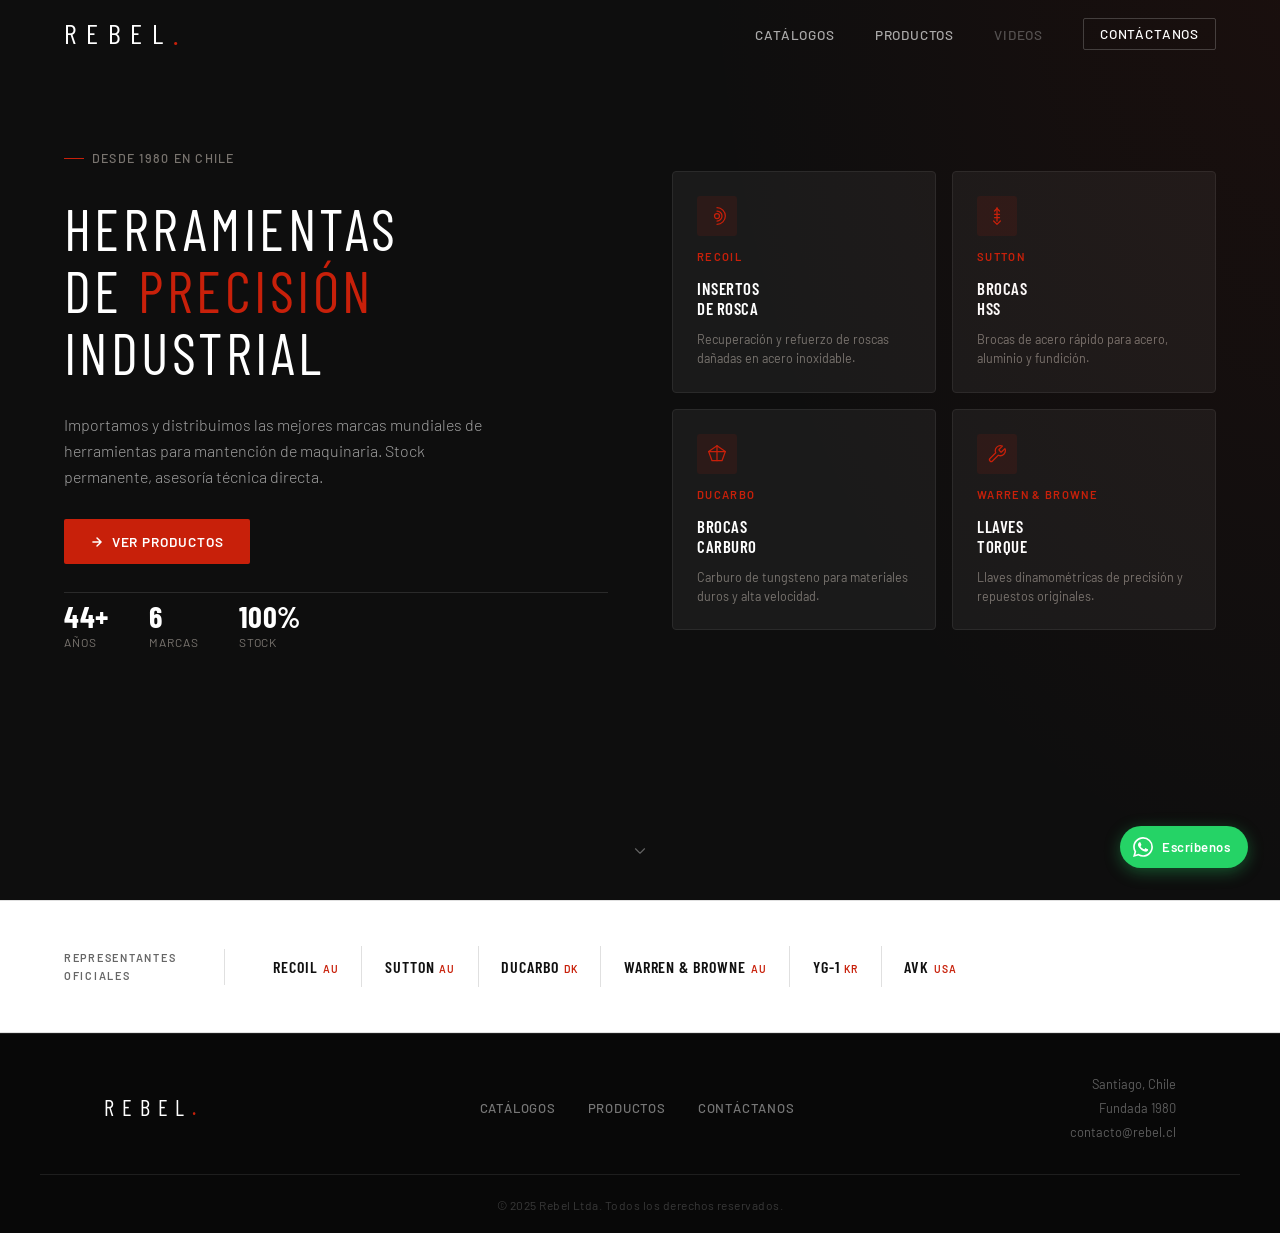
==== index.html @ e89e86ab "feat: sitio rebel.cl v1 - prompts 1 al 5 completos - Estructura base: index.html, css/styles.css, js" ====
<!DOCTYPE html>
<html lang="es">
<head>
  <meta charset="UTF-8" />
  <meta name="viewport" content="width=device-width, initial-scale=1.0" />
  <meta name="description" content="Rebel Ltda. — Importación y distribución de herramientas de precisión industriales en Chile. Representantes de Recoil, Sutton, Ducarbo, Warren & Browne, YG-1 y AVK." />
  <title>Rebel Ltda. — Herramientas de Precisión Industrial</title>

  <!-- Google Fonts -->
  <link rel="preconnect" href="https://fonts.googleapis.com" />
  <link rel="preconnect" href="https://fonts.gstatic.com" crossorigin />
  <link href="https://fonts.googleapis.com/css2?family=Barlow+Condensed:wght@300;400;600;700;800;900&family=Barlow:wght@300;400;500;600&display=swap" rel="stylesheet" />

  <!-- Estilos -->
  <link rel="stylesheet" href="css/styles.css" />
</head>
<body>

  <!-- ===================== NAVBAR ===================== -->
  <nav class="navbar" role="navigation" aria-label="Navegación principal">
    <a href="#inicio" class="navbar-logo">REBEL<span>.</span></a>

    <ul class="navbar-links" id="navbar-links">
      <li><a href="catalogos.html">Catálogos</a></li>
      <li><a href="productos.html">Productos</a></li>
      <!-- TODO: habilitar Videos cuando el cliente entregue los nuevos videos -->
      <li><a class="nav-disabled" aria-disabled="true" tabindex="-1">Videos</a></li>
      <li><a href="contacto.html" class="nav-cta">Contáctanos</a></li>
    </ul>

    <button class="navbar-toggle" aria-label="Abrir menú" aria-expanded="false" aria-controls="navbar-links">
      <span></span>
      <span></span>
      <span></span>
    </button>
  </nav>

  <!-- ===================== HERO ===================== -->
  <section class="hero" id="inicio">
    <div class="hero-inner">

      <!-- Columna izquierda -->
      <div class="hero-left">
        <span class="hero-badge">Desde 1980 en Chile</span>

        <h1 class="hero-title">
          Herramientas<br>
          de <em>precisión</em><br>
          industrial
        </h1>

        <p class="hero-description">
          Importamos y distribuimos las mejores marcas mundiales de herramientas para mantención de maquinaria. Stock permanente, asesoría técnica directa.
        </p>

        <div class="hero-buttons">
          <a href="#productos" class="btn btn-primary">
            <!-- Ícono flecha -->
            <svg width="14" height="14" viewBox="0 0 24 24" fill="none" stroke="currentColor" stroke-width="2.5" stroke-linecap="round" stroke-linejoin="round" aria-hidden="true">
              <path d="M5 12h14M12 5l7 7-7 7"/>
            </svg>
            Ver productos
          </a>
        </div>

        <div class="hero-stats">
          <div class="stat-item">
            <span class="stat-number">44+</span>
            <span class="stat-label">Años</span>
          </div>
          <div class="stat-item">
            <span class="stat-number">6</span>
            <span class="stat-label">Marcas</span>
          </div>
          <div class="stat-item">
            <span class="stat-number">100%</span>
            <span class="stat-label">Stock</span>
          </div>
        </div>
      </div>

      <!-- Columna derecha: grilla 2x2 de productos destacados -->
      <div class="hero-right" aria-label="Productos destacados">

        <!-- Tarjeta 1: Insertos Recoil -->
        <div class="product-card">
          <div class="product-card-icon" aria-hidden="true">
            <!-- Ícono: bobina / rosca -->
            <svg viewBox="0 0 24 24">
              <circle cx="12" cy="12" r="3"/>
              <path d="M12 2a10 10 0 0 1 0 20"/>
              <path d="M12 6a6 6 0 0 1 0 12"/>
            </svg>
          </div>
          <span class="product-card-brand">Recoil</span>
          <h3 class="product-card-name">Insertos<br>de Rosca</h3>
          <p class="product-card-desc">Recuperación y refuerzo de roscas dañadas en acero inoxidable.</p>
        </div>

        <!-- Tarjeta 2: Brocas HSS -->
        <div class="product-card">
          <div class="product-card-icon" aria-hidden="true">
            <!-- Ícono: broca -->
            <svg viewBox="0 0 24 24">
              <line x1="12" y1="2" x2="12" y2="18"/>
              <path d="M8 18l4 4 4-4"/>
              <path d="M9 6l3-3 3 3"/>
              <line x1="9" y1="10" x2="15" y2="10"/>
              <line x1="9" y1="14" x2="15" y2="14"/>
            </svg>
          </div>
          <span class="product-card-brand">Sutton</span>
          <h3 class="product-card-name">Brocas<br>HSS</h3>
          <p class="product-card-desc">Brocas de acero rápido para acero, aluminio y fundición.</p>
        </div>

        <!-- Tarjeta 3: Brocas Carburo -->
        <div class="product-card">
          <div class="product-card-icon" aria-hidden="true">
            <!-- Ícono: diamante / carburo -->
            <svg viewBox="0 0 24 24">
              <polygon points="12 2 22 9 18 20 6 20 2 9"/>
              <line x1="12" y1="2" x2="12" y2="20"/>
              <line x1="2" y1="9" x2="22" y2="9"/>
            </svg>
          </div>
          <span class="product-card-brand">Ducarbo</span>
          <h3 class="product-card-name">Brocas<br>Carburo</h3>
          <p class="product-card-desc">Carburo de tungsteno para materiales duros y alta velocidad.</p>
        </div>

        <!-- Tarjeta 4: Llaves Torque -->
        <div class="product-card">
          <div class="product-card-icon" aria-hidden="true">
            <!-- Ícono: llave -->
            <svg viewBox="0 0 24 24">
              <path d="M14.7 6.3a1 1 0 0 0 0 1.4l1.6 1.6a1 1 0 0 0 1.4 0l3.77-3.77a6 6 0 0 1-7.94 7.94l-6.91 6.91a2.12 2.12 0 0 1-3-3l6.91-6.91a6 6 0 0 1 7.94-7.94l-3.76 3.76z"/>
            </svg>
          </div>
          <span class="product-card-brand">Warren & Browne</span>
          <h3 class="product-card-name">Llaves<br>Torque</h3>
          <p class="product-card-desc">Llaves dinamométricas de precisión y repuestos originales.</p>
        </div>

      </div>
    </div>

    <!-- Indicador de scroll -->
    <div class="hero-scroll" aria-hidden="true">
      <svg viewBox="0 0 24 24">
        <path d="M6 9l6 6 6-6"/>
      </svg>
    </div>
  </section>

  <!-- ===================== MARCAS ===================== -->
  <section class="marcas" id="marcas" aria-label="Marcas representadas">
    <div class="marcas-inner">
      <span class="marcas-label">Representantes<br>oficiales</span>
      <div class="marcas-divider" aria-hidden="true"></div>
      <ul class="marcas-list" role="list">
        <li class="marca-item">
          <span class="marca-name">Recoil</span>
          <span class="marca-country">AU</span>
        </li>
        <li class="marca-item">
          <span class="marca-name">Sutton</span>
          <span class="marca-country">AU</span>
        </li>
        <li class="marca-item">
          <span class="marca-name">Ducarbo</span>
          <span class="marca-country">DK</span>
        </li>
        <li class="marca-item">
          <span class="marca-name">Warren &amp; Browne</span>
          <span class="marca-country">AU</span>
        </li>
        <li class="marca-item">
          <span class="marca-name">YG-1</span>
          <span class="marca-country">KR</span>
        </li>
        <li class="marca-item">
          <span class="marca-name">AVK</span>
          <span class="marca-country">USA</span>
        </li>
      </ul>
    </div>
  </section>

  <!-- FOOTER -->
  <footer class="footer">
    <div class="footer-inner container">
      <a href="index.html" class="footer-logo">REBEL<span>.</span></a>
      <nav class="footer-nav" aria-label="Links rápidos">
        <a href="catalogos.html">Catálogos</a>
        <a href="productos.html">Productos</a>
        <a href="contacto.html">Contáctanos</a>
      </nav>
      <div class="footer-info">
        <span>Santiago, Chile</span>
        <span>Fundada 1980</span>
        <span>contacto@rebel.cl</span>
      </div>
    </div>
    <div class="footer-bottom">
      <span>© 2025 Rebel Ltda. Todos los derechos reservados.</span>
    </div>
  </footer>

  <!-- WhatsApp flotante -->
  <a class="whatsapp-btn" href="https://wa.me/56998742476" target="_blank" rel="noopener" aria-label="Escríbenos por WhatsApp">
    <svg viewBox="0 0 24 24" xmlns="http://www.w3.org/2000/svg" aria-hidden="true"><path d="M17.472 14.382c-.297-.149-1.758-.867-2.03-.967-.273-.099-.471-.148-.67.15-.197.297-.767.966-.94 1.164-.173.199-.347.223-.644.075-.297-.15-1.255-.463-2.39-1.475-.883-.788-1.48-1.761-1.653-2.059-.173-.297-.018-.458.13-.606.134-.133.298-.347.446-.52.149-.174.198-.298.298-.497.099-.198.05-.371-.025-.52-.075-.149-.669-1.612-.916-2.207-.242-.579-.487-.5-.669-.51-.173-.008-.371-.01-.57-.01-.198 0-.52.074-.792.372-.272.297-1.04 1.016-1.04 2.479 0 1.462 1.065 2.875 1.213 3.074.149.198 2.096 3.2 5.077 4.487.709.306 1.262.489 1.694.625.712.227 1.36.195 1.871.118.571-.085 1.758-.719 2.006-1.413.248-.694.248-1.289.173-1.413-.074-.124-.272-.198-.57-.347m-5.421 7.403h-.004a9.87 9.87 0 01-5.031-1.378l-.361-.214-3.741.982.998-3.648-.235-.374a9.86 9.86 0 01-1.51-5.26c.001-5.45 4.436-9.884 9.888-9.884 2.64 0 5.122 1.03 6.988 2.898a9.825 9.825 0 012.893 6.994c-.003 5.45-4.437 9.884-9.885 9.884m8.413-18.297A11.815 11.815 0 0012.05 0C5.495 0 .16 5.335.157 11.892c0 2.096.547 4.142 1.588 5.945L.057 24l6.305-1.654a11.882 11.882 0 005.683 1.448h.005c6.554 0 11.89-5.335 11.893-11.893a11.821 11.821 0 00-3.48-8.413z"/></svg>
    <span>Escríbenos</span>
  </a>

  <!-- Scripts -->
  <script src="js/main.js"></script>
</body>
</html>
---- css/styles.css ----
/* ============================================================
   REBEL LTDA. — Estilos globales
   Paleta: #0e0e0e (fondo), #C8200A (acento), #ffffff (blanco)
   Tipografía: Barlow Condensed (títulos) + Barlow (cuerpo)
   ============================================================ */

/* ---------- Reset y base ---------- */
*, *::before, *::after {
  box-sizing: border-box;
  margin: 0;
  padding: 0;
}

:root {
  /* Sección oscura (Hero + Navbar) */
  --bg:       #0e0e0e;
  --red:      #C8200A;
  --white:    #ffffff;
  --muted:    #7a7570;
  --surface:  #1a1a1a;
  --border:   #2a2a2a;

  /* Sección clara (Marcas, Catálogos, Productos, Videos, Contacto) */
  --light-bg:      #ffffff;
  --light-text:    #111111;
  --light-muted:   #666666;
  --light-surface: #f4f4f4;
  --light-border:  #e0e0e0;

  --font-title: 'Barlow Condensed', sans-serif;
  --font-body:  'Barlow', sans-serif;
}

html {
  scroll-behavior: smooth;
}

body {
  background-color: var(--bg);
  color: var(--white);
  font-family: var(--font-body);
  font-size: 16px;
  line-height: 1.6;
  -webkit-font-smoothing: antialiased;
}

a {
  color: inherit;
  text-decoration: none;
}

img {
  display: block;
  max-width: 100%;
}

/* ---------- NAVBAR ---------- */
.navbar {
  position: fixed;
  top: 0;
  left: 0;
  right: 0;
  z-index: 100;
  display: flex;
  align-items: center;
  justify-content: space-between;
  padding: 0 5%;
  height: 68px;
  transition: background 0.3s ease, backdrop-filter 0.3s ease, border-color 0.3s ease;
  border-bottom: 1px solid transparent;
}

/* Estado scrolleado */
.navbar.scrolled {
  background: rgba(14, 14, 14, 0.85);
  backdrop-filter: blur(14px);
  -webkit-backdrop-filter: blur(14px);
  border-bottom-color: var(--border);
}

/* Logo */
.navbar-logo {
  font-family: var(--font-title);
  font-weight: 400;
  font-size: 1.75rem;
  letter-spacing: 0.35em;
  text-transform: uppercase;
  color: var(--white);
  user-select: none;
}

.navbar-logo span {
  color: var(--red);
}

/* Links */
.navbar-links {
  display: flex;
  align-items: center;
  gap: 2.5rem;
  list-style: none;
}

.navbar-links a {
  font-family: var(--font-body);
  font-size: 0.85rem;
  font-weight: 500;
  letter-spacing: 0.06em;
  text-transform: uppercase;
  color: rgba(255, 255, 255, 0.65);
  transition: color 0.2s ease;
}

.navbar-links a:hover {
  color: var(--white);
}

.navbar-links .nav-cta {
  color: var(--white);
  border: 1px solid rgba(255, 255, 255, 0.2);
  padding: 0.4rem 1rem;
  border-radius: 2px;
  transition: background 0.2s ease, border-color 0.2s ease;
}

.navbar-links .nav-cta:hover {
  background: var(--red);
  border-color: var(--red);
}

/* Hamburger (mobile) */
.navbar-toggle {
  display: none;
  flex-direction: column;
  gap: 5px;
  cursor: pointer;
  padding: 4px;
}

.navbar-toggle span {
  display: block;
  width: 24px;
  height: 2px;
  background: var(--white);
  transition: transform 0.3s ease, opacity 0.3s ease;
}

/* ---------- HERO ---------- */
.hero {
  min-height: 100vh;
  display: flex;
  align-items: flex-start;        /* contenido arriba, no centrado */
  padding: 0 5%;
  padding-top: calc(68px + 9vh); /* bajamos del navbar con margen generoso */
  padding-bottom: 8vh;
  position: relative;
  overflow: hidden;
}

/* Fondo sutil con gradiente radial */
.hero::before {
  content: '';
  position: absolute;
  top: -10%;
  right: -5%;
  width: 55%;
  height: 120%;
  background: radial-gradient(ellipse at top right, rgba(200, 32, 10, 0.07) 0%, transparent 65%);
  pointer-events: none;
}

.hero-inner {
  display: grid;
  grid-template-columns: 1fr 1fr;
  gap: 4rem;
  align-items: center;
  width: 100%;
  max-width: 1200px;
  margin: 0 auto;
}

/* --- Columna izquierda --- */
.hero-left {
  display: flex;
  flex-direction: column;
  gap: 1.75rem;
}

.hero-badge {
  display: inline-flex;
  align-items: center;
  gap: 0.5rem;
  font-family: var(--font-body);
  font-size: 0.78rem;
  font-weight: 500;
  letter-spacing: 0.1em;
  text-transform: uppercase;
  color: var(--muted);
  width: fit-content;
}

.hero-badge::before {
  content: '';
  display: block;
  width: 20px;
  height: 1px;
  background: var(--red);
}

.hero-title {
  font-family: var(--font-title);
  font-weight: 400;               /* delgado, refinado — no heavy */
  font-size: clamp(2.6rem, 4.5vw, 3.8rem);
  line-height: 1.08;
  text-transform: uppercase;
  letter-spacing: 0.06em;         /* más espaciado = más elegante */
}

.hero-title em {
  font-style: normal;
  color: var(--red);
}

.hero-description {
  font-family: var(--font-body);
  font-size: 1rem;
  font-weight: 300;
  color: rgba(255, 255, 255, 0.6);
  max-width: 420px;
  line-height: 1.65;
}

/* Botones CTA */
.hero-buttons {
  display: flex;
  gap: 1rem;
  flex-wrap: wrap;
}

.btn {
  display: inline-flex;
  align-items: center;
  gap: 0.5rem;
  font-family: var(--font-body);
  font-size: 0.85rem;
  font-weight: 600;
  letter-spacing: 0.07em;
  text-transform: uppercase;
  padding: 0.75rem 1.6rem;
  border-radius: 2px;
  cursor: pointer;
  transition: all 0.2s ease;
  border: none;
}

.btn-primary {
  background: var(--red);
  color: var(--white);
}

.btn-primary:hover {
  background: #a81a08;
}

.btn-secondary {
  background: transparent;
  color: var(--white);
  border: 1px solid rgba(255, 255, 255, 0.25);
}

.btn-secondary:hover {
  border-color: rgba(255, 255, 255, 0.6);
  background: rgba(255, 255, 255, 0.05);
}

/* Stats */
.hero-stats {
  display: flex;
  gap: 2.5rem;
  padding-top: 0.5rem;
  border-top: 1px solid var(--border);
}

.stat-item {
  display: flex;
  flex-direction: column;
  gap: 0.1rem;
}

.stat-number {
  font-family: var(--font-title);
  font-weight: 700;
  font-size: 1.9rem;
  letter-spacing: 0.02em;
  color: var(--white);
  line-height: 1;
}

.stat-label {
  font-size: 0.75rem;
  font-weight: 400;
  letter-spacing: 0.08em;
  text-transform: uppercase;
  color: var(--muted);
}

/* --- Columna derecha: grilla 2x2 --- */
.hero-right {
  display: grid;
  grid-template-columns: 1fr 1fr;
  gap: 1rem;
}

.product-card {
  background: var(--surface);
  border: 1px solid var(--border);
  border-radius: 4px;
  padding: 1.5rem;
  display: flex;
  flex-direction: column;
  gap: 0.75rem;
  transition: border-color 0.2s ease, transform 0.2s ease;
  cursor: default;
}

.product-card:hover {
  border-color: var(--red);
  transform: translateY(-2px);
}

.product-card-icon {
  width: 40px;
  height: 40px;
  background: rgba(200, 32, 10, 0.1);
  border-radius: 3px;
  display: flex;
  align-items: center;
  justify-content: center;
}

.product-card-icon svg {
  width: 20px;
  height: 20px;
  stroke: var(--red);
  fill: none;
  stroke-width: 1.5;
  stroke-linecap: round;
  stroke-linejoin: round;
}

.product-card-brand {
  font-size: 0.7rem;
  font-weight: 600;
  letter-spacing: 0.12em;
  text-transform: uppercase;
  color: var(--red);
}

.product-card-name {
  font-family: var(--font-title);
  font-weight: 600;
  font-size: 1.05rem;
  letter-spacing: 0.03em;
  text-transform: uppercase;
  line-height: 1.2;
}

.product-card-desc {
  font-size: 0.78rem;
  color: var(--muted);
  line-height: 1.5;
}

/* Indicador de scroll al pie del hero */
.hero-scroll {
  position: absolute;
  bottom: 2.5rem;
  left: 50%;
  transform: translateX(-50%);
  display: flex;
  flex-direction: column;
  align-items: center;
  gap: 0.4rem;
  opacity: 0.35;
  animation: scroll-hint 2s ease-in-out infinite;
}

.hero-scroll svg {
  width: 18px;
  height: 18px;
  stroke: var(--white);
  fill: none;
  stroke-width: 1.5;
  stroke-linecap: round;
  stroke-linejoin: round;
}

@keyframes scroll-hint {
  0%, 100% { transform: translateX(-50%) translateY(0);   opacity: 0.35; }
  50%       { transform: translateX(-50%) translateY(5px); opacity: 0.6;  }
}

/* ---------- SECCIONES CLARAS (Marcas → Footer) ---------- */
/* Clase base para todas las secciones con fondo blanco */
.section-light {
  background: var(--light-bg);
  color: var(--light-text);
}

.section-light .section-label {
  color: var(--red);
}

.section-light .section-title {
  color: var(--light-text);
}

.section-light .section-subtitle {
  color: var(--light-muted);
}

/* Encabezados reutilizables de sección */
.section-header {
  display: flex;
  flex-direction: column;
  gap: 0.6rem;
  margin-bottom: 3rem;
}

.section-label {
  font-size: 0.75rem;
  font-weight: 600;
  letter-spacing: 0.14em;
  text-transform: uppercase;
  color: var(--red);
}

.section-title {
  font-family: var(--font-title);
  font-weight: 400;
  font-size: clamp(1.8rem, 3vw, 2.6rem);
  letter-spacing: 0.05em;
  text-transform: uppercase;
  line-height: 1.1;
}

.section-subtitle {
  font-size: 0.95rem;
  font-weight: 300;
  color: var(--light-muted);
  max-width: 500px;
  line-height: 1.6;
}

/* Secciones con padding estándar */
.section {
  padding: 6rem 5%;
}

/* Link activo en páginas internas */
.navbar-links a.nav-active {
  color: var(--white);
}

/* Link deshabilitado (ej: Videos — próximamente) */
.navbar-links a.nav-disabled {
  color: rgba(255, 255, 255, 0.28);
  cursor: default;
  pointer-events: none;
  position: relative;
}

.navbar-links a.nav-disabled::after {
  content: 'Próximamente';
  position: absolute;
  top: calc(100% + 8px);
  left: 50%;
  transform: translateX(-50%);
  background: rgba(30, 30, 30, 0.95);
  color: rgba(255, 255, 255, 0.75);
  font-size: 0.68rem;
  font-weight: 500;
  letter-spacing: 0.06em;
  white-space: nowrap;
  padding: 0.3rem 0.65rem;
  border-radius: 3px;
  border: 1px solid var(--border);
  opacity: 0;
  pointer-events: none;
  transition: opacity 0.15s ease;
}

/* El pointer-events: none del padre bloquea el hover en el pseudo-elemento,
   así que habilitamos hover sólo en la envoltura li */
.navbar-links li:has(a.nav-disabled):hover a.nav-disabled::after {
  opacity: 1;
}

/* Páginas sin hero: compensa el navbar fijo */
.page-section {
  padding-top: calc(68px + 4rem);
}

/* ---------- Utilitarios ---------- */
.container {
  max-width: 1200px;
  margin: 0 auto;
  padding: 0 5%;
}

/* ---------- MARCAS ---------- */
.marcas {
  background: var(--light-bg);
  border-top: 1px solid var(--light-border);
  border-bottom: 1px solid var(--light-border);
  padding: 2.8rem 5%;
}

.marcas-inner {
  max-width: 1200px;
  margin: 0 auto;
  display: flex;
  align-items: center;
  gap: 3rem;
}

.marcas-label {
  font-size: 0.68rem;
  font-weight: 600;
  letter-spacing: 0.16em;
  text-transform: uppercase;
  color: var(--light-muted);
  white-space: nowrap;
  flex-shrink: 0;
}

.marcas-divider {
  width: 1px;
  height: 36px;
  background: var(--light-border);
  flex-shrink: 0;
}

.marcas-list {
  display: flex;
  align-items: center;
  gap: 0;
  flex-wrap: wrap;
  flex: 1;
}

.marca-item {
  display: flex;
  align-items: baseline;
  gap: 0.3rem;
  padding: 0.5rem 1.4rem;
  border-right: 1px solid var(--light-border);
}

.marca-item:first-child {
  padding-left: 0;
}

.marca-item:last-child {
  border-right: none;
}

.marca-name {
  font-family: var(--font-title);
  font-weight: 600;
  font-size: 1rem;
  letter-spacing: 0.06em;
  text-transform: uppercase;
  color: var(--light-text);
}

.marca-country {
  font-size: 0.65rem;
  font-weight: 600;
  letter-spacing: 0.1em;
  text-transform: uppercase;
  color: var(--red);
}

/* ---------- CATÁLOGOS ---------- */
.catalogo-grid {
  display: grid;
  grid-template-columns: repeat(auto-fill, minmax(230px, 1fr));
  gap: 1.25rem;
}

.catalog-card {
  background: var(--light-bg);
  border: 1px solid var(--light-border);
  border-radius: 4px;
  padding: 1.6rem;
  display: flex;
  flex-direction: column;
  gap: 1rem;
  transition: border-color 0.2s ease, box-shadow 0.2s ease;
}

.catalog-card:hover {
  border-color: var(--red);
  box-shadow: 0 4px 16px rgba(0, 0, 0, 0.06);
}

.catalog-card-top {
  display: flex;
  align-items: flex-start;
  justify-content: space-between;
}

.catalog-card-icon {
  width: 42px;
  height: 42px;
  background: rgba(200, 32, 10, 0.07);
  border-radius: 3px;
  display: flex;
  align-items: center;
  justify-content: center;
  flex-shrink: 0;
}

.catalog-card-icon svg {
  width: 20px;
  height: 20px;
  stroke: var(--red);
  fill: none;
  stroke-width: 1.5;
  stroke-linecap: round;
  stroke-linejoin: round;
}

.catalog-card-brand {
  font-size: 0.68rem;
  font-weight: 600;
  letter-spacing: 0.12em;
  text-transform: uppercase;
  color: var(--red);
  margin-top: 0.2rem;
}

.catalog-card-body {
  display: flex;
  flex-direction: column;
  gap: 0.3rem;
  flex: 1;
}

.catalog-card-name {
  font-family: var(--font-title);
  font-weight: 600;
  font-size: 1.05rem;
  letter-spacing: 0.04em;
  text-transform: uppercase;
  color: var(--light-text);
  line-height: 1.2;
}

.catalog-card-link {
  display: inline-flex;
  align-items: center;
  gap: 0.35rem;
  font-size: 0.8rem;
  font-weight: 600;
  letter-spacing: 0.06em;
  text-transform: uppercase;
  color: var(--red);
  margin-top: auto;
  padding-top: 0.75rem;
  border-top: 1px solid var(--light-border);
  transition: gap 0.2s ease;
}

.catalog-card:hover .catalog-card-link {
  gap: 0.6rem;
}

/* ---------- PRODUCTOS — grilla ---------- */
.productos-grid {
  display: grid;
  grid-template-columns: repeat(auto-fill, minmax(280px, 1fr));
  gap: 1.5rem;
}

.product-listing-card {
  background: var(--light-bg);
  border: 1px solid var(--light-border);
  border-radius: 4px;
  overflow: hidden;
  display: flex;
  flex-direction: column;
  transition: border-color 0.2s ease, box-shadow 0.2s ease;
  text-decoration: none;
  color: inherit;
}

.product-listing-card:hover {
  border-color: var(--red);
  box-shadow: 0 6px 20px rgba(0, 0, 0, 0.07);
}

.product-listing-card:hover .product-listing-link {
  gap: 0.6rem;
}

.product-listing-img {
  width: 100%;
  height: 210px;
  object-fit: cover;
  display: block;
  background: var(--light-surface);
}

.product-listing-body {
  padding: 1.4rem 1.5rem 1.5rem;
  display: flex;
  flex-direction: column;
  gap: 0.6rem;
  flex: 1;
}

.product-listing-name {
  font-family: var(--font-title);
  font-weight: 600;
  font-size: 1.15rem;
  letter-spacing: 0.04em;
  text-transform: uppercase;
  color: var(--light-text);
  line-height: 1.2;
}

.product-listing-desc {
  font-size: 0.85rem;
  color: var(--light-muted);
  line-height: 1.55;
  flex: 1;
}

.product-listing-link {
  display: inline-flex;
  align-items: center;
  gap: 0.35rem;
  font-size: 0.78rem;
  font-weight: 600;
  letter-spacing: 0.08em;
  text-transform: uppercase;
  color: var(--red);
  margin-top: 0.5rem;
  padding-top: 0.9rem;
  border-top: 1px solid var(--light-border);
  transition: gap 0.2s ease;
}

/* ---------- PRODUCTO — página individual ---------- */
.product-back {
  display: inline-flex;
  align-items: center;
  gap: 0.4rem;
  font-size: 0.78rem;
  font-weight: 600;
  letter-spacing: 0.08em;
  text-transform: uppercase;
  color: var(--light-muted);
  margin-bottom: 2.5rem;
  transition: color 0.2s ease;
  text-decoration: none;
}

.product-back:hover {
  color: var(--light-text);
}

.product-page-layout {
  display: grid;
  grid-template-columns: 1fr 1fr;
  gap: 5rem;
  align-items: start;
}

.product-page-img-wrap {
  position: sticky;
  top: calc(68px + 2rem);
  border-radius: 4px;
  overflow: hidden;
  border: 1px solid var(--light-border);
  background: var(--light-surface);
}

.product-page-img-wrap img {
  width: 100%;
  aspect-ratio: 4 / 3;
  object-fit: cover;
  display: block;
}

.product-page-info {
  display: flex;
  flex-direction: column;
  gap: 2.5rem;
}

.product-page-header {
  display: flex;
  flex-direction: column;
  gap: 0.5rem;
}

.product-page-title {
  font-family: var(--font-title);
  font-weight: 400;
  font-size: clamp(2rem, 4vw, 3rem);
  letter-spacing: 0.05em;
  text-transform: uppercase;
  line-height: 1.05;
  color: var(--light-text);
}

.product-page-block {
  display: flex;
  flex-direction: column;
  gap: 0.75rem;
}

.product-page-block-label {
  font-size: 0.72rem;
  font-weight: 600;
  letter-spacing: 0.14em;
  text-transform: uppercase;
  color: var(--red);
}

.product-page-block p {
  font-size: 0.95rem;
  color: var(--light-muted);
  line-height: 1.65;
}

.product-page-features {
  list-style: none;
  display: flex;
  flex-direction: column;
  gap: 0.55rem;
}

.product-page-features li {
  font-size: 0.9rem;
  color: var(--light-text);
  padding-left: 1.1rem;
  position: relative;
  line-height: 1.5;
}

.product-page-features li::before {
  content: '';
  position: absolute;
  left: 0;
  top: 0.55em;
  width: 5px;
  height: 5px;
  background: var(--red);
  border-radius: 50%;
}

.product-page-brands {
  display: flex;
  flex-wrap: wrap;
  gap: 0.5rem;
}

.product-brand-tag {
  font-family: var(--font-title);
  font-size: 0.75rem;
  font-weight: 600;
  letter-spacing: 0.1em;
  text-transform: uppercase;
  color: var(--light-text);
  border: 1px solid var(--light-border);
  padding: 0.3rem 0.75rem;
  border-radius: 2px;
}

.product-page-ctas {
  display: flex;
  gap: 0.75rem;
  flex-wrap: wrap;
  padding-top: 0.5rem;
  border-top: 1px solid var(--light-border);
}

/* Botones sobre fondo blanco */
.btn-primary-dark {
  background: var(--light-text);
  color: var(--white);
}

.btn-primary-dark:hover {
  background: var(--red);
}

.btn-outline-dark {
  background: transparent;
  color: var(--light-text);
  border: 1px solid var(--light-border);
}

.btn-outline-dark:hover {
  border-color: var(--light-text);
}

/* ---------- CONTACTO ---------- */
.contact-layout {
  display: grid;
  grid-template-columns: 1fr 1.4fr;
  gap: 5rem;
  align-items: start;
}

.contact-info {
  display: flex;
  flex-direction: column;
  gap: 1.75rem;
}

.contact-info-item {
  display: flex;
  flex-direction: column;
  gap: 0.25rem;
}

.contact-info-label {
  font-size: 0.7rem;
  font-weight: 600;
  letter-spacing: 0.14em;
  text-transform: uppercase;
  color: var(--red);
}

.contact-info-value {
  font-size: 0.95rem;
  color: var(--light-text);
  font-weight: 400;
}

/* Formulario */
.contact-form {
  display: flex;
  flex-direction: column;
  gap: 1rem;
}

.form-row {
  display: grid;
  grid-template-columns: 1fr 1fr;
  gap: 1rem;
}

.form-field {
  display: flex;
  flex-direction: column;
  gap: 0.35rem;
}

.form-field label {
  font-size: 0.75rem;
  font-weight: 600;
  letter-spacing: 0.08em;
  text-transform: uppercase;
  color: var(--light-muted);
}

.form-field input,
.form-field textarea {
  font-family: var(--font-body);
  font-size: 0.9rem;
  color: var(--light-text);
  background: var(--light-bg);
  border: 1px solid var(--light-border);
  border-radius: 2px;
  padding: 0.65rem 0.85rem;
  outline: none;
  transition: border-color 0.2s ease;
  width: 100%;
}

.form-field input:focus,
.form-field textarea:focus {
  border-color: var(--red);
}

.form-field input::placeholder,
.form-field textarea::placeholder {
  color: #c0c0c0;
}

.form-field textarea {
  resize: vertical;
  min-height: 130px;
}

/* ---------- WHATSAPP FLOTANTE ---------- */
.whatsapp-btn {
  position: fixed;
  bottom: 2rem;
  right: 2rem;
  z-index: 200;
  display: inline-flex;
  align-items: center;
  gap: 0.55rem;
  background: #25D366;
  color: #ffffff;
  font-family: var(--font-body);
  font-size: 0.82rem;
  font-weight: 600;
  letter-spacing: 0.04em;
  padding: 0.65rem 1.1rem 0.65rem 0.85rem;
  border-radius: 50px;
  box-shadow: 0 4px 16px rgba(37, 211, 102, 0.35);
  text-decoration: none;
  transition: transform 0.2s ease, box-shadow 0.2s ease;
}

.whatsapp-btn:hover {
  transform: translateY(-2px);
  box-shadow: 0 6px 20px rgba(37, 211, 102, 0.45);
}

.whatsapp-btn svg {
  width: 20px;
  height: 20px;
  fill: #ffffff;
  flex-shrink: 0;
}

/* ---------- FOOTER ---------- */
.footer {
  background: #080808;
  border-top: 1px solid #1e1e1e;
  padding-top: 2.5rem;
}

.footer-inner {
  display: flex;
  align-items: center;
  justify-content: space-between;
  gap: 2rem;
  padding-bottom: 2rem;
  border-bottom: 1px solid #1e1e1e;
  flex-wrap: wrap;
}

.footer-logo {
  font-family: var(--font-title);
  font-weight: 400;
  font-size: 1.4rem;
  letter-spacing: 0.35em;
  text-transform: uppercase;
  color: var(--white);
  text-decoration: none;
  user-select: none;
}

.footer-logo span {
  color: var(--red);
}

.footer-nav {
  display: flex;
  gap: 2rem;
}

.footer-nav a {
  font-size: 0.82rem;
  font-weight: 500;
  letter-spacing: 0.06em;
  text-transform: uppercase;
  color: rgba(255, 255, 255, 0.45);
  text-decoration: none;
  transition: color 0.2s ease;
}

.footer-nav a:hover {
  color: var(--white);
}

.footer-info {
  display: flex;
  flex-direction: column;
  gap: 0.2rem;
  text-align: right;
}

.footer-info span {
  font-size: 0.8rem;
  color: rgba(255, 255, 255, 0.35);
}

.footer-bottom {
  padding: 1rem 5%;
  text-align: center;
}

.footer-bottom span {
  font-size: 0.75rem;
  color: rgba(255, 255, 255, 0.2);
  letter-spacing: 0.04em;
}

/* ---------- RESPONSIVE ---------- */

/* Tablet */
@media (max-width: 900px) {
  .hero-inner {
    grid-template-columns: 1fr;
    gap: 3rem;
    padding: 4rem 0;
  }

  .hero-right {
    max-width: 480px;
  }
}

/* Mobile */
@media (max-width: 640px) {
  .navbar-links {
    display: none;
    position: fixed;
    top: 68px;
    left: 0;
    right: 0;
    background: rgba(14, 14, 14, 0.97);
    flex-direction: column;
    align-items: flex-start;
    gap: 0;
    padding: 1rem 5%;
    border-bottom: 1px solid var(--border);
  }

  .navbar-links.open {
    display: flex;
  }

  .navbar-links li {
    width: 100%;
  }

  .navbar-links a {
    display: block;
    padding: 0.9rem 0;
    border-bottom: 1px solid var(--border);
    font-size: 0.9rem;
  }

  .navbar-links .nav-cta {
    border: none;
    padding: 0.9rem 0;
    border-bottom: 1px solid var(--border);
    border-radius: 0;
  }

  .navbar-toggle {
    display: flex;
  }

  .hero-right {
    grid-template-columns: 1fr 1fr;
    max-width: 100%;
  }

  .hero-stats {
    gap: 1.5rem;
  }

  .hero-title {
    font-size: 2.4rem;
  }

  /* Marcas en mobile: apilado vertical */
  .marcas-inner {
    flex-direction: column;
    align-items: flex-start;
    gap: 1.25rem;
  }

  .marcas-divider {
    width: 32px;
    height: 1px;
  }

  .marcas-list {
    gap: 0;
  }

  .marca-item {
    padding: 0.4rem 1rem;
    border-right: 1px solid var(--light-border);
  }

  .marca-item:first-child {
    padding-left: 0;
  }

  /* Catálogos: 2 columnas en mobile */
  .catalogo-grid {
    grid-template-columns: repeat(2, 1fr);
    gap: 0.75rem;
  }

  .catalog-card {
    padding: 1.1rem;
  }

  /* Producto individual: apilado en mobile */
  .product-page-layout {
    grid-template-columns: 1fr;
    gap: 2rem;
  }

  .product-page-img-wrap {
    position: static;
  }

  /* Contacto: apilado en mobile */
  .contact-layout {
    grid-template-columns: 1fr;
    gap: 2.5rem;
  }

  .form-row {
    grid-template-columns: 1fr;
  }

  /* WhatsApp: más compacto en mobile */
  .whatsapp-btn span {
    display: none;
  }

  .whatsapp-btn {
    padding: 0.75rem;
    border-radius: 50%;
  }

  /* Footer: apilado en mobile */
  .footer-inner {
    flex-direction: column;
    align-items: flex-start;
    gap: 1.5rem;
  }

  .footer-info {
    text-align: left;
  }

  .footer-nav {
    gap: 1.25rem;
  }
}
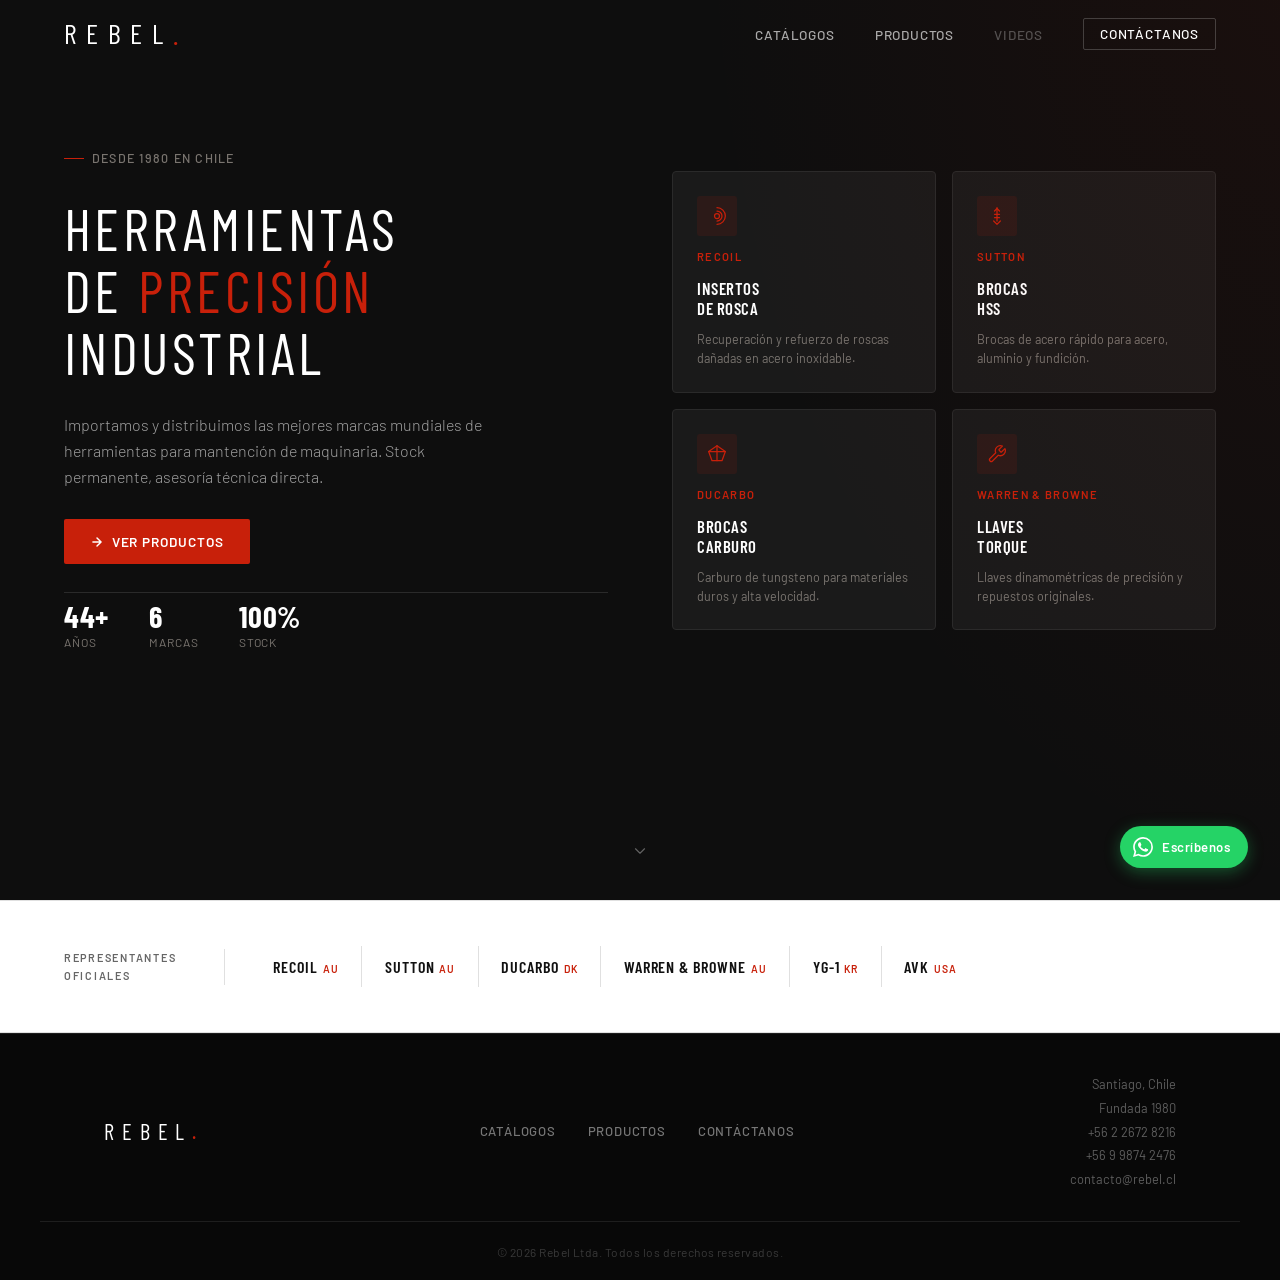
==== commit 09c5a02b: "feat: prompt 6 — revision final responsive, footer datos reales, bugs CTAs - CSS: colapso tablet (90" ====
--- a/index.html
+++ b/index.html
@@ -54,7 +54,7 @@
         </p>
 
         <div class="hero-buttons">
-          <a href="#productos" class="btn btn-primary">
+          <a href="productos.html" class="btn btn-primary">
             <!-- Ícono flecha -->
             <svg width="14" height="14" viewBox="0 0 24 24" fill="none" stroke="currentColor" stroke-width="2.5" stroke-linecap="round" stroke-linejoin="round" aria-hidden="true">
               <path d="M5 12h14M12 5l7 7-7 7"/>
@@ -199,11 +199,13 @@
       <div class="footer-info">
         <span>Santiago, Chile</span>
         <span>Fundada 1980</span>
+        <span>+56 2 2672 8216</span>
+        <span>+56 9 9874 2476</span>
         <span>contacto@rebel.cl</span>
       </div>
     </div>
     <div class="footer-bottom">
-      <span>© 2025 Rebel Ltda. Todos los derechos reservados.</span>
+      <span>© 2026 Rebel Ltda. Todos los derechos reservados.</span>
     </div>
   </footer>
 
--- a/css/styles.css
+++ b/css/styles.css
@@ -1120,6 +1120,22 @@
   .hero-right {
     max-width: 480px;
   }
+
+  /* Producto individual: apilado en tablet */
+  .product-page-layout {
+    grid-template-columns: 1fr;
+    gap: 2.5rem;
+  }
+
+  .product-page-img-wrap {
+    position: static;
+  }
+
+  /* Contacto: apilado en tablet */
+  .contact-layout {
+    grid-template-columns: 1fr;
+    gap: 3rem;
+  }
 }
 
 /* Mobile */
@@ -1202,6 +1218,20 @@
     padding-left: 0;
   }
 
+  /* Secciones: padding reducido en mobile */
+  .section {
+    padding: 4rem 5%;
+  }
+
+  .page-section {
+    padding-top: calc(68px + 2rem);
+  }
+
+  /* Productos: 1 columna en mobile */
+  .productos-grid {
+    grid-template-columns: 1fr;
+  }
+
   /* Catálogos: 2 columnas en mobile */
   .catalogo-grid {
     grid-template-columns: repeat(2, 1fr);
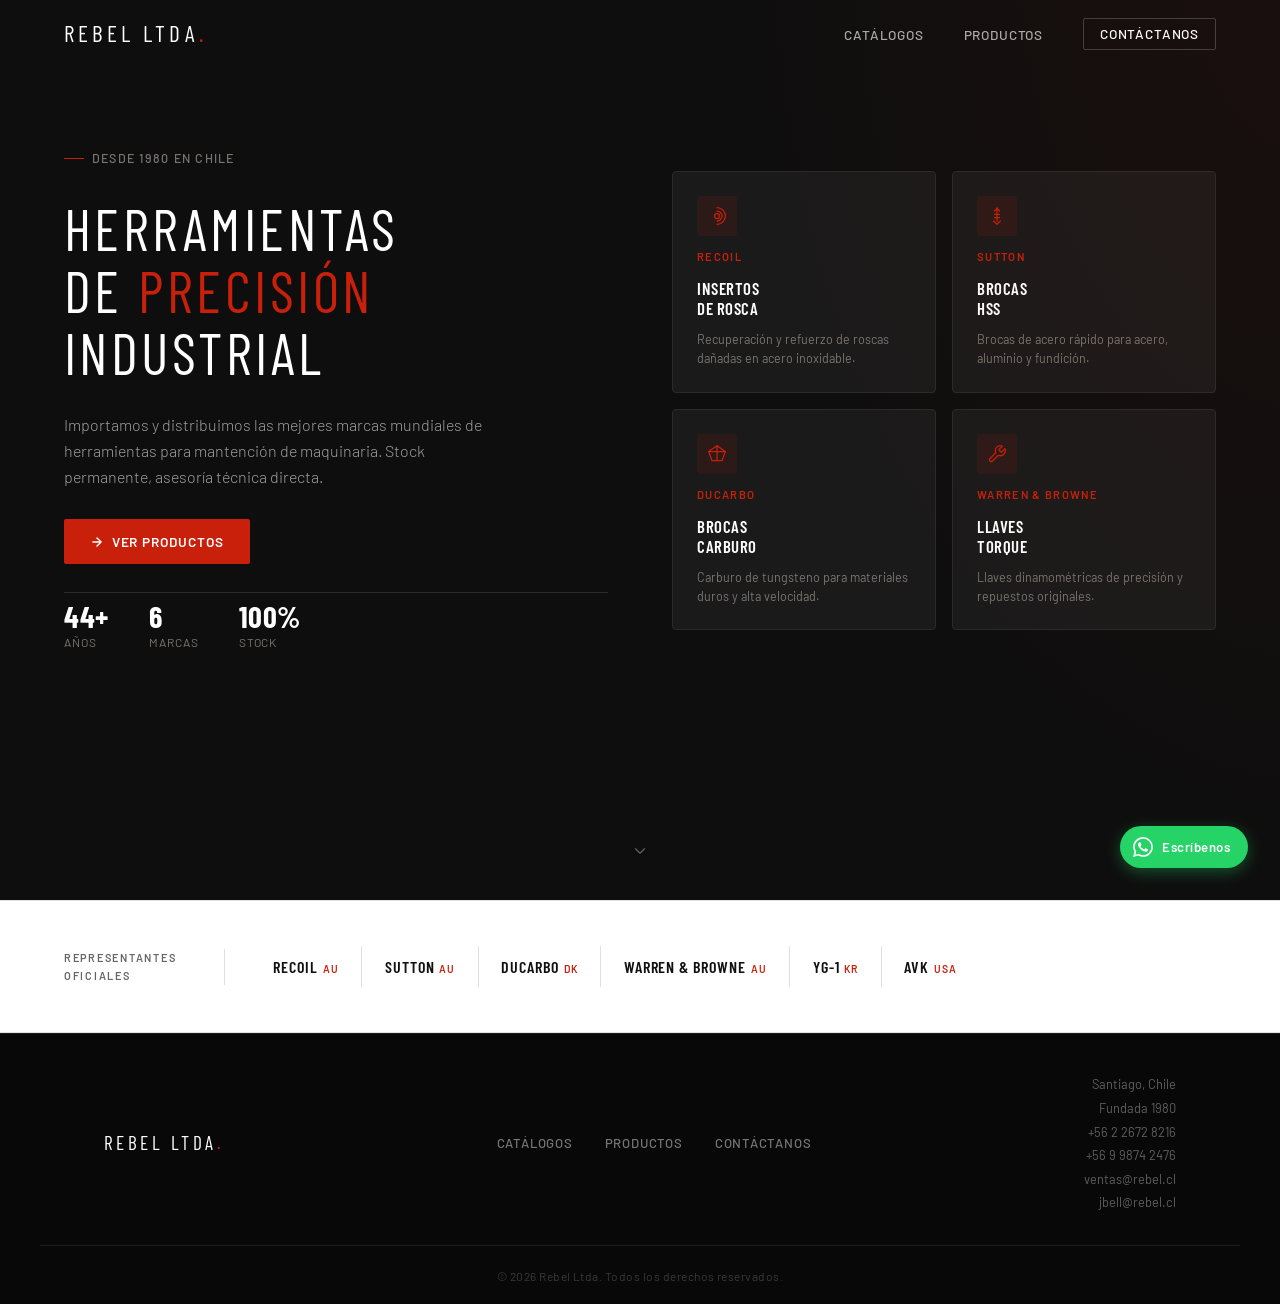
==== commit 0189fd7b: "feat: logo REBEL LTDA, eliminar Videos del navbar, emails reales ventas y jbell - Logo actualizado a" ====
--- a/index.html
+++ b/index.html
@@ -18,13 +18,11 @@
 
   <!-- ===================== NAVBAR ===================== -->
   <nav class="navbar" role="navigation" aria-label="Navegación principal">
-    <a href="#inicio" class="navbar-logo">REBEL<span>.</span></a>
+    <a href="#inicio" class="navbar-logo">REBEL LTDA<span>.</span></a>
 
     <ul class="navbar-links" id="navbar-links">
       <li><a href="catalogos.html">Catálogos</a></li>
       <li><a href="productos.html">Productos</a></li>
-      <!-- TODO: habilitar Videos cuando el cliente entregue los nuevos videos -->
-      <li><a class="nav-disabled" aria-disabled="true" tabindex="-1">Videos</a></li>
       <li><a href="contacto.html" class="nav-cta">Contáctanos</a></li>
     </ul>
 
@@ -190,7 +188,7 @@
   <!-- FOOTER -->
   <footer class="footer">
     <div class="footer-inner container">
-      <a href="index.html" class="footer-logo">REBEL<span>.</span></a>
+      <a href="index.html" class="footer-logo">REBEL LTDA<span>.</span></a>
       <nav class="footer-nav" aria-label="Links rápidos">
         <a href="catalogos.html">Catálogos</a>
         <a href="productos.html">Productos</a>
@@ -201,7 +199,8 @@
         <span>Fundada 1980</span>
         <span>+56 2 2672 8216</span>
         <span>+56 9 9874 2476</span>
-        <span>contacto@rebel.cl</span>
+        <span>ventas@rebel.cl</span>
+        <span>jbell@rebel.cl</span>
       </div>
     </div>
     <div class="footer-bottom">
--- a/css/styles.css
+++ b/css/styles.css
@@ -82,8 +82,8 @@
 .navbar-logo {
   font-family: var(--font-title);
   font-weight: 400;
-  font-size: 1.75rem;
-  letter-spacing: 0.35em;
+  font-size: 1.45rem;
+  letter-spacing: 0.18em;
   text-transform: uppercase;
   color: var(--white);
   user-select: none;
@@ -460,40 +460,6 @@
 /* Link activo en páginas internas */
 .navbar-links a.nav-active {
   color: var(--white);
-}
-
-/* Link deshabilitado (ej: Videos — próximamente) */
-.navbar-links a.nav-disabled {
-  color: rgba(255, 255, 255, 0.28);
-  cursor: default;
-  pointer-events: none;
-  position: relative;
-}
-
-.navbar-links a.nav-disabled::after {
-  content: 'Próximamente';
-  position: absolute;
-  top: calc(100% + 8px);
-  left: 50%;
-  transform: translateX(-50%);
-  background: rgba(30, 30, 30, 0.95);
-  color: rgba(255, 255, 255, 0.75);
-  font-size: 0.68rem;
-  font-weight: 500;
-  letter-spacing: 0.06em;
-  white-space: nowrap;
-  padding: 0.3rem 0.65rem;
-  border-radius: 3px;
-  border: 1px solid var(--border);
-  opacity: 0;
-  pointer-events: none;
-  transition: opacity 0.15s ease;
-}
-
-/* El pointer-events: none del padre bloquea el hover en el pseudo-elemento,
-   así que habilitamos hover sólo en la envoltura li */
-.navbar-links li:has(a.nav-disabled):hover a.nav-disabled::after {
-  opacity: 1;
 }
 
 /* Páginas sin hero: compensa el navbar fijo */
@@ -1053,8 +1019,8 @@
 .footer-logo {
   font-family: var(--font-title);
   font-weight: 400;
-  font-size: 1.4rem;
-  letter-spacing: 0.35em;
+  font-size: 1.2rem;
+  letter-spacing: 0.18em;
   text-transform: uppercase;
   color: var(--white);
   text-decoration: none;
